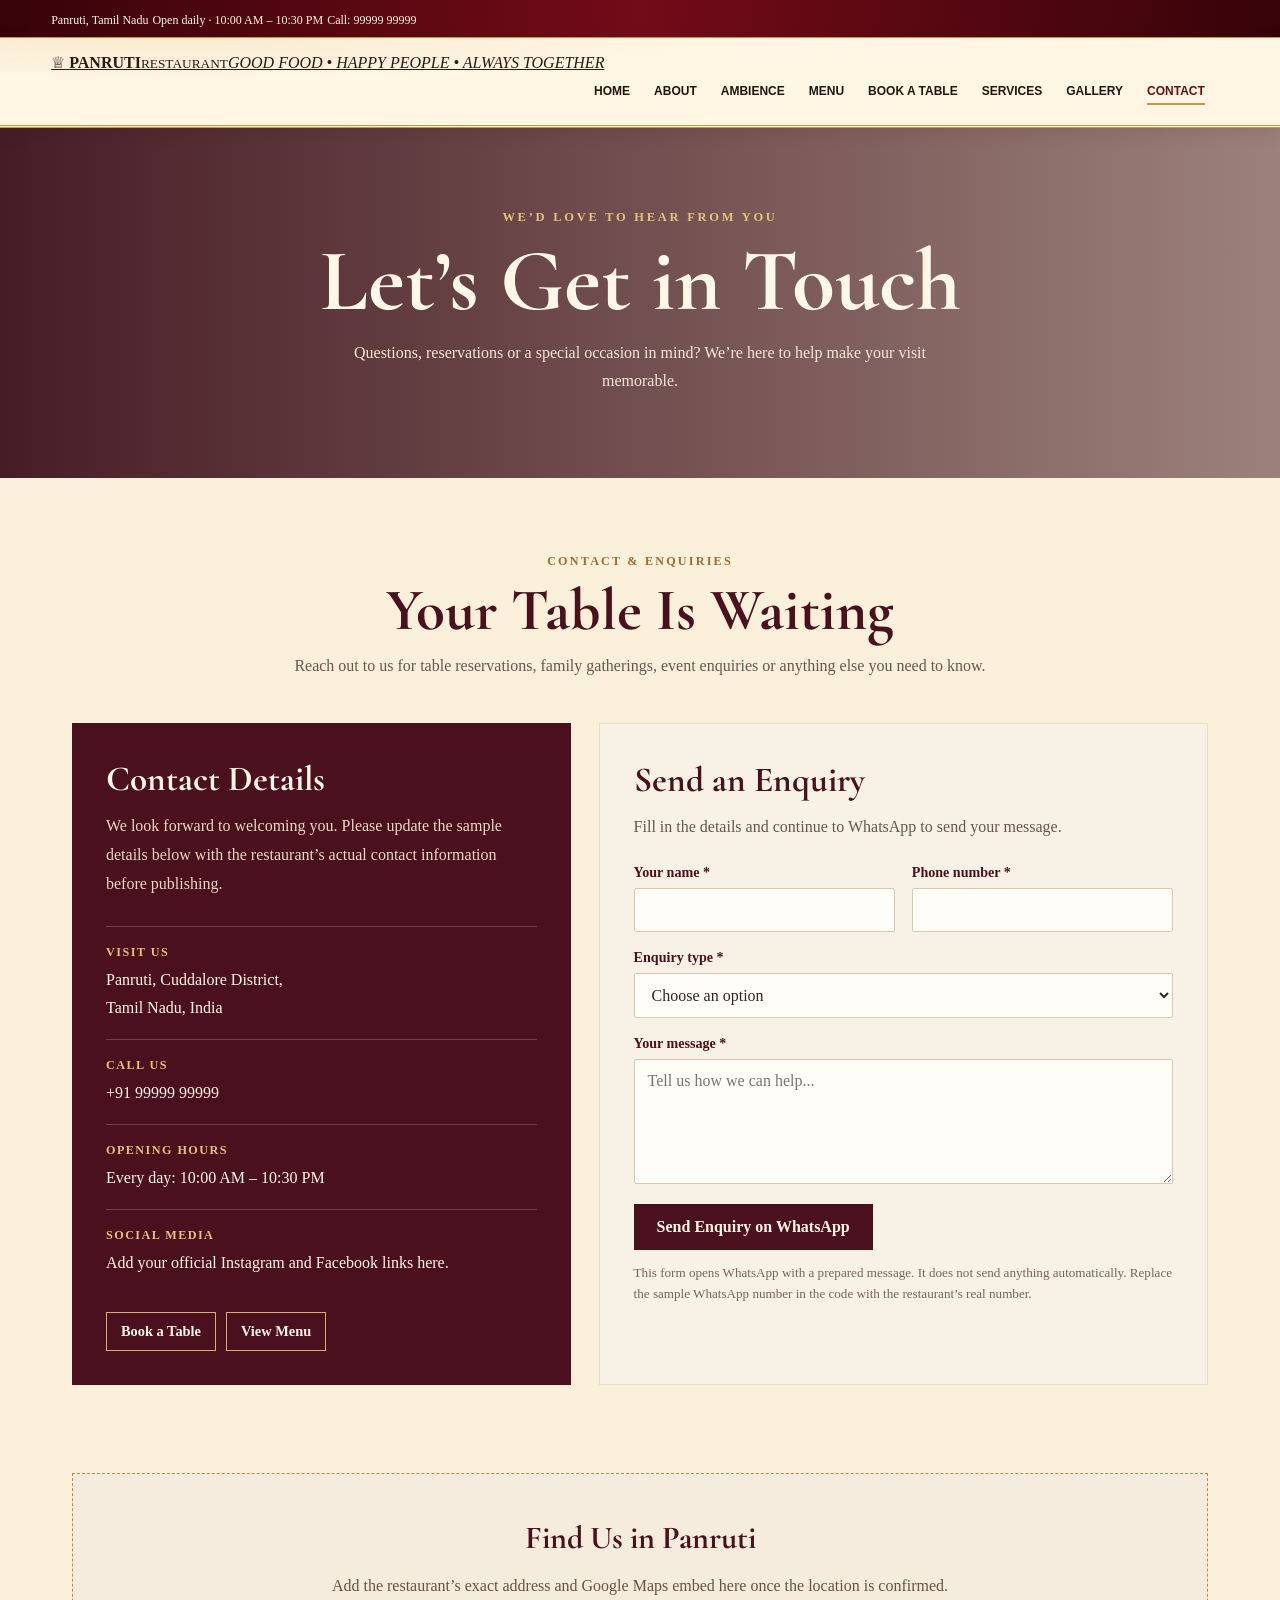
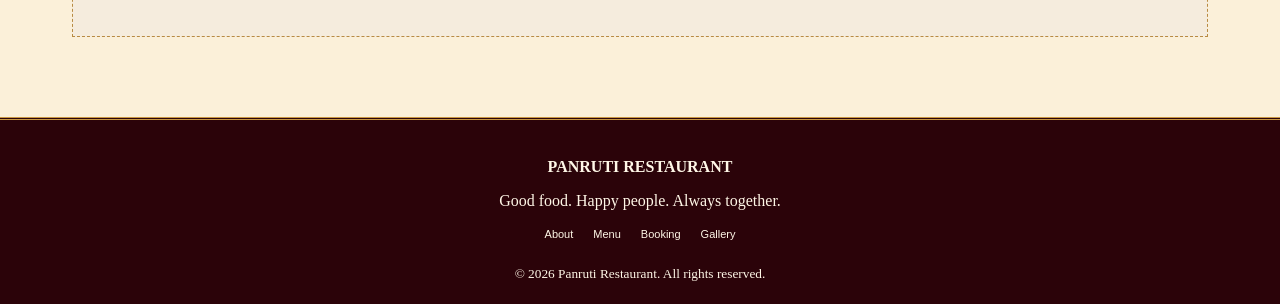
==== contact.html @ d084bd2f "Add files via upload" ====
<!DOCTYPE html>
<html lang="en">
<head>
  <meta charset="UTF-8">
  <meta name="viewport" content="width=device-width, initial-scale=1.0">
  <meta name="description" content="Contact Panruti Restaurant for enquiries, table reservations and special occasions.">
  <title>Contact Us | Panruti Restaurant</title>
  <link rel="preconnect" href="https://fonts.googleapis.com">
  <link rel="preconnect" href="https://fonts.gstatic.com" crossorigin>
  <link href="https://fonts.googleapis.com/css2?family=Cormorant+Garamond:wght@400;500;600;700&family=DM+Sans:wght@400;500;600;700&display=swap" rel="stylesheet">
  <link rel="stylesheet" href="./style.css">
  <style>
    .contact-hero {
      min-height: 350px; display: grid; place-items: center; text-align: center;
      padding: 72px 22px; color: #fff8e9;
      background: linear-gradient(90deg, rgba(53, 8, 19, .91), rgba(53, 8, 19, .48)),
        url("https://images.unsplash.com/photo-1414235077428-338989a2e8c0?auto=format&fit=crop&w=1800&q=85") center/cover;
    }
    .contact-hero .eyebrow { color: #e4c47b; text-transform: uppercase; letter-spacing: .22em; font-size: .78rem; font-weight: 700; }
    .contact-hero h1 { font-family: "Cormorant Garamond", serif; font-size: clamp(3.1rem, 7vw, 5.5rem); line-height: .95; margin: 15px 0; }
    .contact-hero p { max-width: 600px; margin: auto; color: #f4e8d5; line-height: 1.8; }
    .contact-section { max-width: 1180px; margin: auto; padding: 76px 22px 88px; }
    .contact-intro { text-align: center; max-width: 700px; margin: 0 auto 42px; }
    .contact-intro .eyebrow { color: #9c6d2c; text-transform: uppercase; letter-spacing: .18em; font-size: .76rem; font-weight: 700; }
    .contact-intro h2 { color: #4a101d; font-family: "Cormorant Garamond", serif; font-size: clamp(2.5rem, 5vw, 3.7rem); line-height: 1; margin: 12px 0; }
    .contact-intro p { color: #66564e; line-height: 1.8; margin: 0; }
    .contact-layout { display: grid; grid-template-columns: .9fr 1.1fr; gap: 28px; align-items: stretch; }
    .contact-info { background: #4a101d; color: #fff8e9; padding: 34px; }
    .contact-info h3, .contact-form h3 { font-family: "Cormorant Garamond", serif; font-size: 2.2rem; margin: 0 0 12px; }
    .contact-info > p { color: #ead9c4; line-height: 1.8; margin: 0 0 28px; }
    .info-item { border-top: 1px solid rgba(255,255,255,.2); padding: 18px 0; }
    .info-item strong { display: block; color: #e4c47b; font-size: .76rem; letter-spacing: .12em; text-transform: uppercase; margin-bottom: 6px; }
    .info-item p, .info-item a { color: #fff8e9; margin: 0; line-height: 1.7; text-decoration: none; overflow-wrap: anywhere; }
    .contact-info .quick-links { display: flex; flex-wrap: wrap; gap: 10px; margin-top: 18px; }
    .contact-info .quick-links a { display: inline-block; border: 1px solid #d5b16a; color: #fff8e9; padding: 10px 14px; text-decoration: none; font-weight: 600; font-size: .9rem; }
    .contact-form { background: #f8f1e6; padding: 34px; border: 1px solid #eadcc8; }
    .contact-form h3 { color: #4a101d; }
    .contact-form > p { color: #66564e; line-height: 1.7; margin: 0 0 24px; }
    .form-grid { display: grid; grid-template-columns: 1fr 1fr; gap: 17px; }
    .field { display: flex; flex-direction: column; gap: 7px; }
    .field.full { grid-column: 1 / -1; }
    .field label { color: #4a101d; font-size: .88rem; font-weight: 700; }
    .field input, .field select, .field textarea { width: 100%; box-sizing: border-box; border: 1px solid #d7c7b3; background: #fffdf8; padding: 12px 13px; font: inherit; color: #35251f; border-radius: 2px; }
    .field input:focus, .field select:focus, .field textarea:focus { outline: 2px solid #d5b16a; outline-offset: 1px; }
    .field textarea { min-height: 125px; resize: vertical; }
    .contact-submit { margin-top: 20px; border: 0; cursor: pointer; background: #4a101d; color: #fff8e9; padding: 14px 23px; font: inherit; font-weight: 700; }
    .form-note { margin: 12px 0 0; font-size: .82rem; color: #776458; line-height: 1.6; }
    .map-section { max-width: 1180px; margin: 0 auto 80px; padding: 0 22px; }
    .map-placeholder { background: #f5ecdd; border: 1px dashed #b88b43; padding: 35px 22px; text-align: center; color: #6a5143; line-height: 1.8; }
    .map-placeholder strong { display: block; font-family: "Cormorant Garamond", serif; color: #4a101d; font-size: 2rem; margin-bottom: 5px; }
    @media (max-width: 800px) { .contact-layout { grid-template-columns: 1fr; } }
    @media (max-width: 520px) {
      .contact-section { padding: 54px 16px 64px; }
      .contact-info, .contact-form { padding: 25px 20px; }
      .form-grid { grid-template-columns: 1fr; }
      .field.full { grid-column: auto; }
      .map-section { padding: 0 16px; margin-bottom: 55px; }
    }
  </style>
</head>
<body>
  <div class="topbar">
    <div class="container topbar-inner">
      <span>Panruti, Tamil Nadu</span>
      <span>Open daily · 10:00 AM – 10:30 PM</span>
      <a href="tel:9999999999">Call: 99999 99999</a>
    </div>
  </div>
  <header class="site-header">
    <div class="container header-inner">
      <a class="brand" href="./index.html" aria-label="Panruti Restaurant home">
        <span class="brand-mark">♕</span>
        <span class="brand-text"><strong>PANRUTI</strong><small>RESTAURANT</small><em>GOOD FOOD • HAPPY PEOPLE • ALWAYS TOGETHER</em></span>
      </a>
      <nav class="main-nav" aria-label="Main navigation">
        <a href="./index.html">Home</a>
        <a href="./about.html">About</a>
        <a href="./ambience.html">Ambience</a>
        <a href="./menu.html">Menu</a>
        <a href="./booking.html">Book a Table</a>
        <a href="./services.html">Services</a>
        <a href="./media.html">Gallery</a>
        <a class="active" href="./contact.html" aria-current="page">Contact</a>
      </nav>
    </div>
  </header>

  <main>
    <section class="contact-hero">
      <div>
        <div class="eyebrow">We’d love to hear from you</div>
        <h1>Let’s Get in Touch</h1>
        <p>Questions, reservations or a special occasion in mind? We’re here to help make your visit memorable.</p>
      </div>
    </section>

    <section class="contact-section">
      <div class="contact-intro">
        <div class="eyebrow">Contact & enquiries</div>
        <h2>Your Table Is Waiting</h2>
        <p>Reach out to us for table reservations, family gatherings, event enquiries or anything else you need to know.</p>
      </div>

      <div class="contact-layout">
        <aside class="contact-info">
          <h3>Contact Details</h3>
          <p>We look forward to welcoming you. Please update the sample details below with the restaurant’s actual contact information before publishing.</p>
          <div class="info-item">
            <strong>Visit Us</strong>
            <p>Panruti, Cuddalore District,<br>Tamil Nadu, India</p>
          </div>
          <div class="info-item">
            <strong>Call Us</strong>
            <a href="tel:9999999999">+91 99999 99999</a>
          </div>
          <div class="info-item">
            <strong>Opening Hours</strong>
            <p>Every day: 10:00 AM – 10:30 PM</p>
          </div>
          <div class="info-item">
            <strong>Social Media</strong>
            <p>Add your official Instagram and Facebook links here.</p>
          </div>
          <div class="quick-links">
            <a href="./booking.html">Book a Table</a>
            <a href="./menu.html">View Menu</a>
          </div>
        </aside>

        <section class="contact-form">
          <h3>Send an Enquiry</h3>
          <p>Fill in the details and continue to WhatsApp to send your message.</p>
          <form id="contactForm">
            <div class="form-grid">
              <div class="field">
                <label for="name">Your name *</label>
                <input id="name" name="name" type="text" autocomplete="name" required>
              </div>
              <div class="field">
                <label for="phone">Phone number *</label>
                <input id="phone" name="phone" type="tel" autocomplete="tel" required>
              </div>
              <div class="field full">
                <label for="topic">Enquiry type *</label>
                <select id="topic" name="topic" required>
                  <option value="">Choose an option</option>
                  <option>Table reservation</option>
                  <option>Family gathering</option>
                  <option>Birthday or celebration</option>
                  <option>Food and menu enquiry</option>
                  <option>Other enquiry</option>
                </select>
              </div>
              <div class="field full">
                <label for="message">Your message *</label>
                <textarea id="message" name="message" placeholder="Tell us how we can help..." required></textarea>
              </div>
            </div>
            <button class="contact-submit" type="submit">Send Enquiry on WhatsApp</button>
            <p class="form-note">This form opens WhatsApp with a prepared message. It does not send anything automatically. Replace the sample WhatsApp number in the code with the restaurant’s real number.</p>
          </form>
        </section>
      </div>
    </section>

    <section class="map-section">
      <div class="map-placeholder">
        <strong>Find Us in Panruti</strong>
        Add the restaurant’s exact address and Google Maps embed here once the location is confirmed.
      </div>
    </section>
  </main>

  <footer class="site-footer">
    <div class="container footer-inner">
      <div><strong>PANRUTI RESTAURANT</strong><p>Good food. Happy people. Always together.</p></div>
      <div class="footer-links">
        <a href="./about.html">About</a><a href="./menu.html">Menu</a><a href="./booking.html">Booking</a><a href="./media.html">Gallery</a>
      </div>
      <small>© 2026 Panruti Restaurant. All rights reserved.</small>
    </div>
  </footer>

  <script>
    document.getElementById("contactForm").addEventListener("submit", function (event) {
      event.preventDefault();
      const name = document.getElementById("name").value.trim();
      const phone = document.getElementById("phone").value.trim();
      const topic = document.getElementById("topic").value;
      const message = document.getElementById("message").value.trim();

      // Replace this placeholder with the restaurant's WhatsApp number, including country code, digits only.
      const whatsappNumber = "919999999999";
      const text = [
        "Hello Panruti Restaurant,",
        "",
        "I have an enquiry.",
        "Name: " + name,
        "Phone: " + phone,
        "Enquiry type: " + topic,
        "Message: " + message
      ].join("\n");

      window.open("https://wa.me/" + whatsappNumber + "?text=" + encodeURIComponent(text), "_blank", "noopener,noreferrer");
    });
  </script>
</body>
</html>
---- style.css ----
/* PANRUTI RESTAURANT — warm ivory, rich maroon, festive gold */
:root{
  --maroon:#650d18;
  --maroon-dark:#35050b;
  --maroon-deep:#210207;
  --gold:#c99843;
  --gold-bright:#f0cf83;
  --ivory:#fff6e4;
  --paper:#fbf0d9;
  --ink:#2d1710;
  --muted:#705c4d;
  --line:#d8b66e;
  --white:#fffdf7;
  --shadow:0 14px 38px rgba(54,10,10,.15);
}
*{box-sizing:border-box}
html{scroll-behavior:smooth}
body{margin:0;background:var(--paper);color:var(--ink);font-family:Georgia,"Times New Roman",serif}
img{display:block;max-width:100%}
a{color:inherit}
button,input{font:inherit}
.topbar{
  min-height:38px;padding:7px clamp(14px,4vw,55px);display:flex;align-items:center;justify-content:space-between;gap:12px;flex-wrap:wrap;
  color:var(--ivory);background:linear-gradient(90deg,#370309,#730b18,#370309);border-bottom:1px solid var(--gold)
}
.topbar-info,.topbar-right{display:flex;align-items:center;gap:18px;flex-wrap:wrap}
.topbar span,.topbar a{font-size:12px;text-decoration:none;color:var(--ivory)}
.topbar .top-icon{color:var(--gold-bright);font-weight:bold;margin-right:5px}
.topbar .socials{display:flex;gap:10px}
.topbar .socials a{width:23px;height:23px;border:1px solid rgba(240,207,131,.65);border-radius:50%;display:grid;place-items:center;font-size:10px}
.offer-ribbon{padding:5px 13px;border:1px solid var(--gold);border-radius:2px;color:var(--gold-bright)!important;font-weight:bold;letter-spacing:.06em}
.site-header{
  position:relative;z-index:10;display:grid;grid-template-columns:minmax(250px,1fr) auto;align-items:center;gap:24px;
  padding:15px clamp(18px,4vw,62px);background:
  radial-gradient(ellipse at 12% 0%,rgba(201,152,67,.12),transparent 35%),var(--ivory);
  border-bottom:3px double var(--gold);box-shadow:0 5px 18px rgba(56,13,9,.1)
}
.restaurant-logo{display:flex;flex-direction:column;align-items:center;justify-self:start;min-width:250px;text-decoration:none;color:var(--maroon);line-height:1}
.logo-ornament{font-size:24px;color:var(--gold);line-height:1}
.logo-name{font-size:clamp(38px,4.4vw,65px);font-weight:bold;letter-spacing:.055em;line-height:.95;color:var(--maroon);text-shadow:0 1px #fff}
.logo-subtitle{font-family:Arial,sans-serif;margin-top:5px;font-size:12px;font-weight:bold;letter-spacing:.48em;padding-left:.48em;color:#3c2016}
.logo-tagline{margin-top:8px;font-family:Arial,sans-serif;font-size:9px;letter-spacing:.12em;color:#6b4b30;text-align:center}
.main-nav{display:flex;align-items:center;justify-content:flex-end;flex-wrap:wrap;gap:4px 24px}
.main-nav a{padding:12px 0;position:relative;color:#25130d;font-family:Arial,sans-serif;font-size:12px;font-weight:bold;text-decoration:none;text-transform:uppercase;white-space:nowrap}
.main-nav a::after{position:absolute;bottom:5px;left:0;width:100%;height:2px;content:"";background:var(--gold);transform:scaleX(0);transition:transform .2s}
.main-nav a:hover,.main-nav a.active{color:var(--maroon)}
.main-nav a:hover::after,.main-nav a.active::after{transform:scaleX(1)}
.home-hero{
  min-height:500px;display:flex;align-items:center;padding:58px clamp(24px,7.5vw,110px);position:relative;isolation:isolate;
  background:linear-gradient(90deg,rgba(32,2,7,.94) 0%,rgba(45,4,10,.82) 42%,rgba(45,4,10,.18) 100%),
  url("https://images.unsplash.com/photo-1414235077428-338989a2e8c0?auto=format&fit=crop&w=2000&q=90") center/cover;
}
.hero-content{max-width:700px;color:var(--white)}
.hero-kicker{margin:0 0 13px;color:var(--gold-bright);font-size:clamp(25px,3vw,40px);font-style:italic}
.home-hero h1{margin:0;color:var(--ivory);font-size:clamp(48px,7.4vw,96px);line-height:.88;letter-spacing:.015em;text-shadow:0 4px 18px rgba(0,0,0,.5)}
.home-hero h1 span{display:block;margin-top:13px;color:var(--gold-bright);font-size:.55em;letter-spacing:.13em}
.hero-subtitle{margin:20px 0 17px;color:#fff9ee;font-size:18px}
.hero-points{display:flex;flex-wrap:wrap;gap:10px 18px;margin:20px 0 27px}
.hero-points span{font-size:12px;color:#fff5df;border-bottom:1px solid rgba(240,207,131,.55);padding-bottom:5px}
.hero-actions{display:flex;gap:12px;flex-wrap:wrap}
.btn{display:inline-flex;align-items:center;justify-content:center;gap:10px;padding:14px 23px;border:1px solid var(--gold-bright);border-radius:30px;background:linear-gradient(#f7d98d,#d9a84d);color:#3a1508;text-decoration:none;font-family:Arial,sans-serif;font-size:11px;font-weight:bold;letter-spacing:.07em;text-transform:uppercase;box-shadow:0 5px 15px rgba(0,0,0,.18);transition:transform .2s,filter .2s}
.btn:hover{transform:translateY(-2px);filter:brightness(1.06)}
.btn.secondary{background:linear-gradient(#8b1523,#590713);color:white}
.service-strip{position:relative;display:grid;grid-template-columns:repeat(6,1fr);gap:0;margin:-1px 20px 0;padding:17px 12px;background:var(--ivory);border:3px double var(--gold);border-radius:15px;box-shadow:var(--shadow)}
.service-strip a{display:flex;align-items:center;justify-content:center;gap:10px;padding:8px 10px;border-right:1px solid #d8c39b;text-decoration:none;text-align:center;color:#44251a;font-size:14px}
.service-strip a:last-child{border-right:0}
.service-strip a:hover{color:var(--maroon)}
.service-icon{display:grid;place-items:center;flex:0 0 42px;width:42px;height:42px;border:1px solid var(--gold);border-radius:50%;color:var(--maroon);font-family:Arial,sans-serif;font-size:18px}
.section-heading-wrap{text-align:center;padding:36px 20px 14px}
.section-eyebrow{font-family:Arial,sans-serif;font-size:10px;letter-spacing:.22em;font-weight:bold;color:#8a5b1c;text-transform:uppercase}
.section-heading{margin:6px 0 4px;color:var(--maroon);font-size:clamp(34px,4vw,48px);line-height:1.05}
.section-subtitle{margin:0;color:#563c2d;font-size:12px;letter-spacing:.1em;text-transform:uppercase}
.gold-flourish{color:var(--gold);letter-spacing:.25em;font-size:18px}
.menu-tools{display:flex;justify-content:flex-end;max-width:1450px;margin:0 auto;padding:0 22px 12px}
.menu-search{width:min(310px,100%);padding:12px 16px;border:1px solid #d8c39b;border-radius:30px;background:#fffaf0;color:#3d2419;outline:none;font-family:Arial,sans-serif;font-size:12px}
.menu-search:focus{border-color:var(--gold);box-shadow:0 0 0 3px rgba(201,152,67,.16)}
.category-row{display:flex;align-items:flex-start;justify-content:center;gap:16px;overflow-x:auto;padding:8px 22px 22px;scrollbar-width:thin}
.category-button{flex:0 0 86px;border:0;background:transparent;color:#2e1a12;cursor:pointer;text-align:center;font-weight:bold;font-size:12px}
.category-button .category-photo{display:grid;place-items:center;width:78px;height:78px;margin:0 auto 8px;border:3px double var(--gold);border-radius:50%;overflow:hidden;background:#fff8e9;box-shadow:0 3px 9px rgba(48,13,6,.13);transition:transform .2s,border-color .2s}
.category-button img{width:100%;height:100%;object-fit:cover}
.category-button.active .category-photo,.category-button:hover .category-photo{border-color:var(--maroon);transform:translateY(-3px)}
.category-button.active{color:var(--maroon)}
.featured-heading{display:flex;align-items:center;justify-content:center;gap:15px;padding:6px 20px 16px;color:var(--maroon);font-size:26px}
.featured-heading::before,.featured-heading::after{content:"";width:min(100px,15vw);height:1px;background:var(--gold)}
.dish-grid{display:grid;grid-template-columns:repeat(4,minmax(0,1fr));gap:12px;max-width:1500px;margin:0 auto;padding:0 22px 48px}
.dish-card{overflow:hidden;background:#fff9ed;border:1px solid #d9c39c;border-radius:8px;box-shadow:0 5px 15px rgba(57,21,8,.1);transition:transform .2s,box-shadow .2s}
.dish-card:hover{transform:translateY(-3px);box-shadow:var(--shadow)}
.dish-card img{width:100%;height:150px;object-fit:cover}
.dish-info{padding:8px 10px 10px}
.dish-name{margin:0 0 5px;color:#2e1710;font-size:14px;font-weight:bold}
.dish-bottom{display:flex;align-items:center;justify-content:space-between;gap:8px}
.dish-price{color:#593016;font-size:19px;font-weight:bold}
.food-tag{font-family:Arial,sans-serif;font-size:10px;color:#18763c;border:1px solid #18763c;border-radius:3px;padding:0 4px}
.food-tag.nonveg{color:#b01620;border-color:#b01620}
.view-menu-wrap{text-align:center;padding:0 20px 45px}
.content-section{padding:58px clamp(20px,6vw,90px);background:var(--ivory)}
.content-section.alt{background:#f3e5c9}
.two-column{display:grid;grid-template-columns:1fr 1fr;align-items:center;gap:35px;max-width:1200px;margin:0 auto}
.content-image{width:100%;height:360px;object-fit:cover;border:5px solid white;outline:1px solid var(--line);box-shadow:var(--shadow)}
.content-copy h2{margin:8px 0 15px;color:var(--maroon);font-size:clamp(32px,4vw,48px);line-height:1.08}
.content-copy p{color:var(--muted);font-size:14px;line-height:1.9}
.card-grid{display:grid;grid-template-columns:repeat(3,minmax(0,1fr));gap:20px;max-width:1200px;margin:25px auto 0}
.info-card{background:#fffaf0;border:1px solid var(--line);box-shadow:0 6px 20px rgba(50,12,7,.07);overflow:hidden}
.info-card img{width:100%;height:210px;object-fit:cover}
.info-card .info-card-body{padding:18px}
.info-card h3{margin:0 0 8px;color:var(--maroon);font-size:25px}
.info-card p{margin:0;color:var(--muted);font-size:13px;line-height:1.8}
.page-hero{padding:78px 20px;text-align:center;color:white;background:linear-gradient(90deg,rgba(33,2,7,.91),rgba(65,5,15,.72)),url("https://images.unsplash.com/photo-1517248135467-4c7edcad34c4?auto=format&fit=crop&w=1800&q=85") center/cover}
.page-hero .section-eyebrow{color:var(--gold-bright)}
.page-hero h1{margin:8px 0;color:var(--ivory);font-size:clamp(42px,6vw,72px);line-height:1.05}
.page-hero p{max-width:700px;margin:0 auto;color:#fff;font-size:14px;line-height:1.9}
.site-footer{padding:38px 20px 22px;text-align:center;background:#2b0309;color:#fff7e7;border-top:3px double var(--gold)}
.footer-logo{color:var(--gold-bright);font-size:36px;letter-spacing:.15em;text-decoration:none;font-weight:bold}
.footer-subtitle{margin:4px 0;color:var(--gold);font-family:Arial,sans-serif;font-size:10px;letter-spacing:.4em}
.footer-motto{margin:9px 0 22px;font-family:Arial,sans-serif;font-size:9px;letter-spacing:.1em}
.footer-links{display:flex;justify-content:center;flex-wrap:wrap;gap:12px 20px;margin:18px auto 24px}
.footer-links a{color:#fff7e7;font-family:Arial,sans-serif;font-size:11px;text-decoration:none}
.footer-links a:hover{color:var(--gold-bright)}
.footer-line{max-width:900px;height:1px;margin:0 auto 15px;background:rgba(240,207,131,.4)}
.copyright{margin:0;color:#d8c9b4;font-family:Arial,sans-serif;font-size:10px}
.notice{max-width:900px;margin:20px auto;padding:15px 18px;background:#fff8e7;border-left:3px solid var(--gold);color:#6b5342;font:12px/1.8 Arial,sans-serif}
@media(max-width:1100px){
 .site-header{grid-template-columns:1fr;justify-items:center}
 .restaurant-logo{justify-self:center}
 .main-nav{justify-content:center}
 .service-strip{grid-template-columns:repeat(3,1fr)}
 .service-strip a:nth-child(3){border-right:0}
 .service-strip a:nth-child(-n+3){border-bottom:1px solid #d8c39b}
 .dish-grid{grid-template-columns:repeat(3,minmax(0,1fr))}
}
@media(max-width:720px){
 .topbar{justify-content:center}
 .topbar-info,.topbar-right{justify-content:center}
 .site-header{padding:18px 12px}
 .main-nav{gap:2px 13px}
 .main-nav a{font-size:10px;padding:8px 0}
 .home-hero{min-height:490px;padding:48px 22px;background-position:60% center}
 .home-hero h1{font-size:clamp(48px,12vw,70px)}
 .hero-subtitle{font-size:16px}
 .service-strip{grid-template-columns:repeat(2,1fr);margin:0 10px;border-radius:10px}
 .service-strip a{border-bottom:1px solid #d8c39b!important;font-size:12px}
 .service-strip a:nth-child(2n){border-right:0}
 .service-strip a:nth-last-child(-n+2){border-bottom:0!important}
 .category-row{justify-content:flex-start}
 .dish-grid{grid-template-columns:repeat(2,minmax(0,1fr));gap:9px;padding:0 12px 35px}
 .dish-card img{height:125px}
 .dish-name{font-size:12px}
 .dish-price{font-size:17px}
 .two-column{grid-template-columns:1fr}
 .content-image{height:260px}
 .card-grid{grid-template-columns:1fr}
}
@media(max-width:420px){
 .logo-name{font-size:37px}
 .logo-tagline{font-size:7px}
 .topbar span,.topbar a{font-size:10px}
 .offer-ribbon{font-size:9px!important}
 .hero-points{gap:8px}
 .hero-points span{font-size:10px}
 .btn{padding:12px 15px;font-size:9px}
 .service-strip a{padding:7px 4px;gap:6px}
 .service-icon{flex-basis:34px;width:34px;height:34px;font-size:14px}
 .category-button{flex-basis:72px;font-size:11px}
 .category-button .category-photo{width:66px;height:66px}
 .dish-card img{height:105px}
 .dish-info{padding:7px}
}
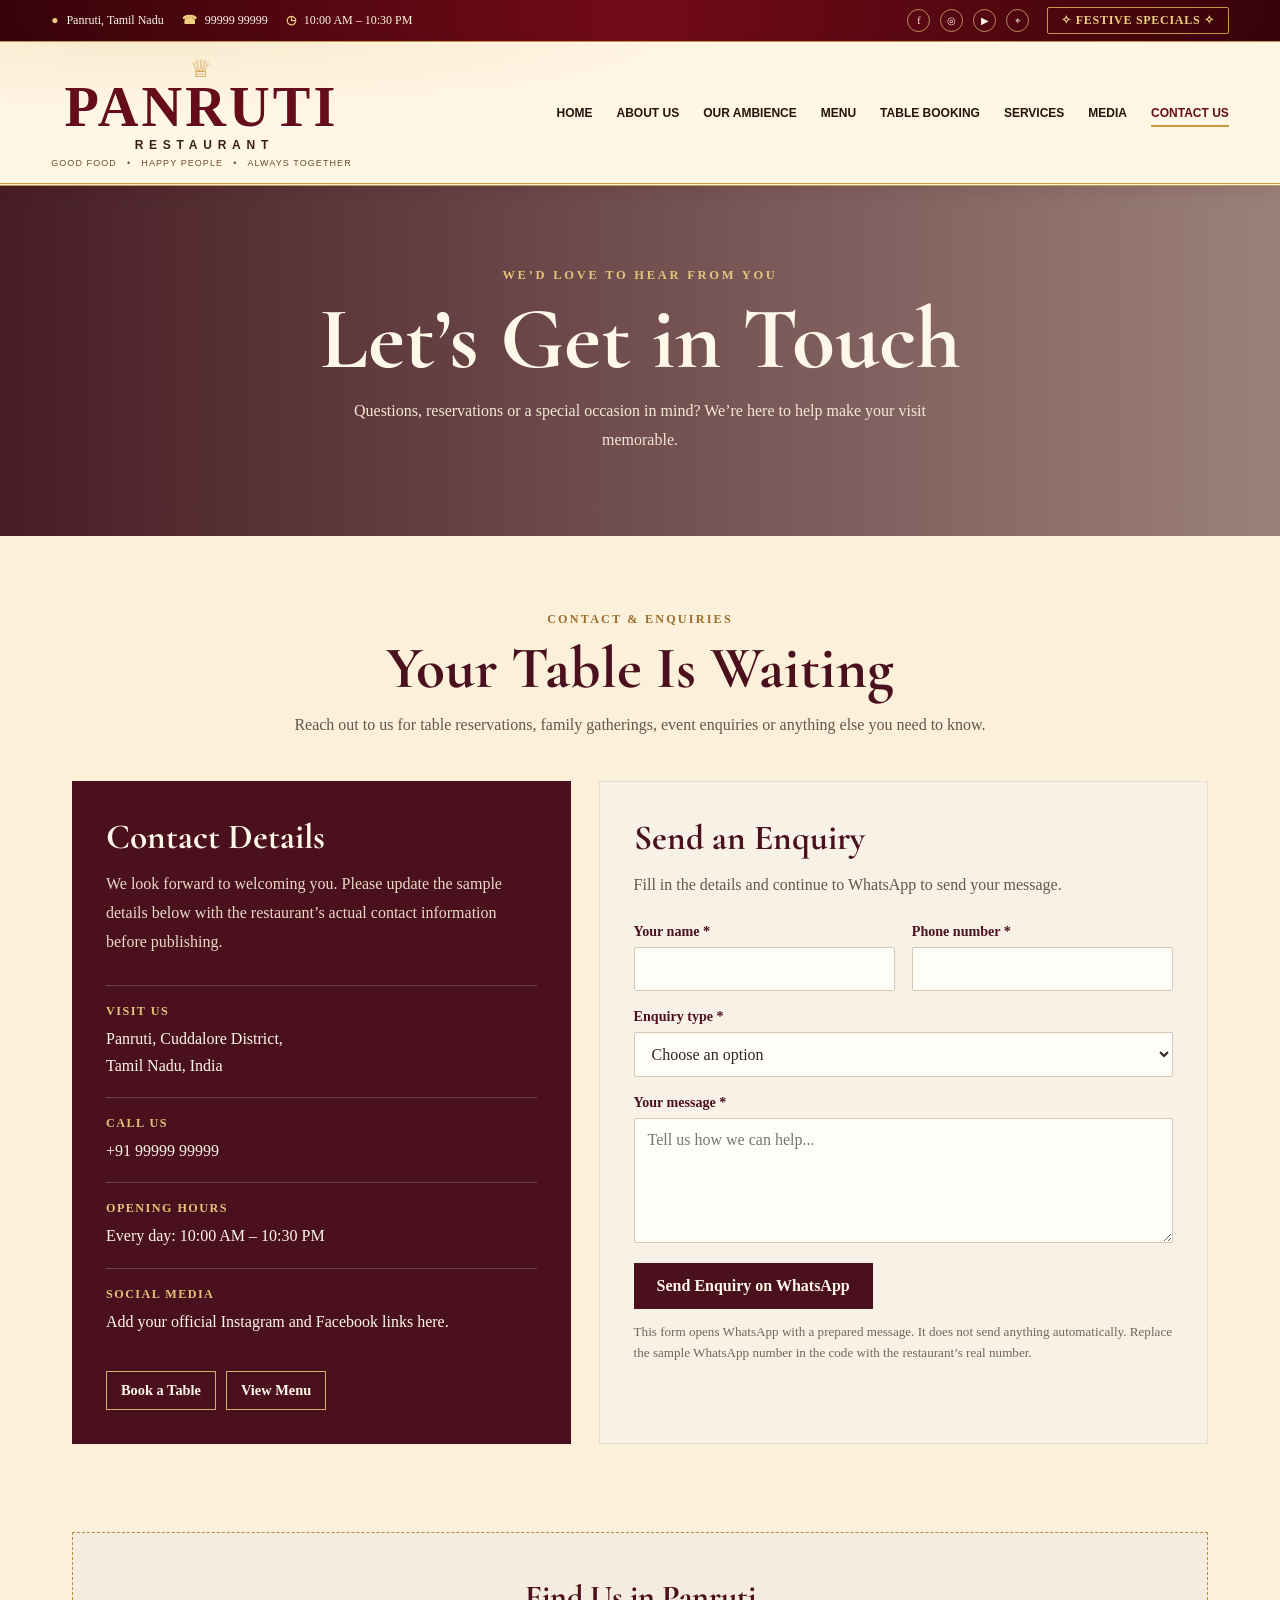
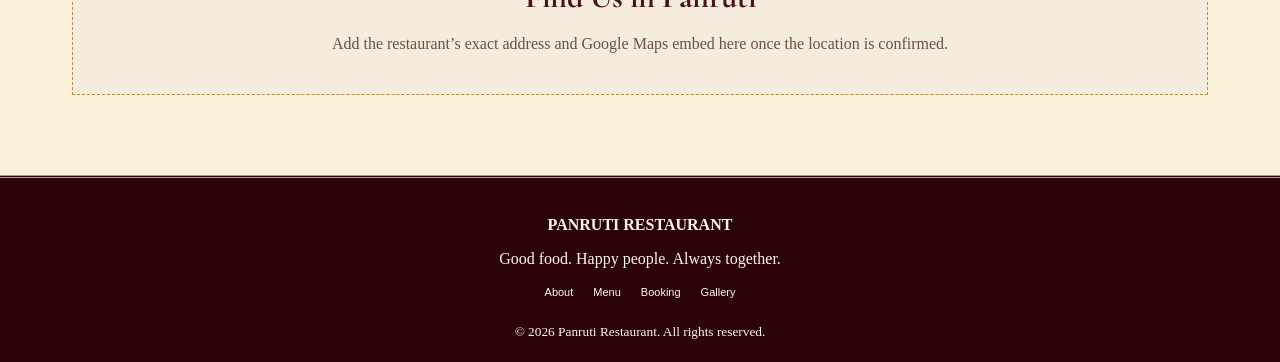
==== commit a4b64c75: "Rename contact (1).html to contact.html" ====
--- a/contact.html
+++ b/contact.html
@@ -60,29 +60,23 @@
 </head>
 <body>
   <div class="topbar">
-    <div class="container topbar-inner">
-      <span>Panruti, Tamil Nadu</span>
-      <span>Open daily · 10:00 AM – 10:30 PM</span>
-      <a href="tel:9999999999">Call: 99999 99999</a>
+    <div class="topbar-info">
+      <span><span class="top-icon">●</span> Panruti, Tamil Nadu</span>
+      <a href="tel:9999999999"><span class="top-icon">☎</span> 99999 99999</a>
+      <span><span class="top-icon">◷</span> 10:00 AM – 10:30 PM</span>
+    </div>
+    <div class="topbar-right">
+      <div class="socials" aria-label="Social links"><a href="#" aria-label="Facebook">f</a><a href="#" aria-label="Instagram">◎</a><a href="#" aria-label="YouTube">▶</a><a href="https://maps.google.com/?q=Panruti+Tamil+Nadu" target="_blank" rel="noopener noreferrer" aria-label="Map">⌖</a></div>
+      <a class="offer-ribbon" href="./menu.html">✧ FESTIVE SPECIALS ✧</a>
     </div>
   </div>
   <header class="site-header">
-    <div class="container header-inner">
-      <a class="brand" href="./index.html" aria-label="Panruti Restaurant home">
-        <span class="brand-mark">♕</span>
-        <span class="brand-text"><strong>PANRUTI</strong><small>RESTAURANT</small><em>GOOD FOOD • HAPPY PEOPLE • ALWAYS TOGETHER</em></span>
-      </a>
-      <nav class="main-nav" aria-label="Main navigation">
-        <a href="./index.html">Home</a>
-        <a href="./about.html">About</a>
-        <a href="./ambience.html">Ambience</a>
-        <a href="./menu.html">Menu</a>
-        <a href="./booking.html">Book a Table</a>
-        <a href="./services.html">Services</a>
-        <a href="./media.html">Gallery</a>
-        <a class="active" href="./contact.html" aria-current="page">Contact</a>
-      </nav>
-    </div>
+    <a href="./index.html" class="restaurant-logo" aria-label="Panruti Restaurant Home">
+      <span class="logo-ornament">♕</span><span class="logo-name">PANRUTI</span><span class="logo-subtitle">RESTAURANT</span><span class="logo-tagline">GOOD FOOD　•　HAPPY PEOPLE　•　ALWAYS TOGETHER</span>
+    </a>
+    <nav class="main-nav" aria-label="Main navigation">
+      <a href="./index.html">Home</a><a href="./about.html">About Us</a><a href="./ambience.html">Our Ambience</a><a href="./menu.html">Menu</a><a href="./booking.html">Table Booking</a><a href="./services.html">Services</a><a href="./media.html">Media</a><a class="active" href="./contact.html">Contact Us</a>
+    </nav>
   </header>
 
   <main>
